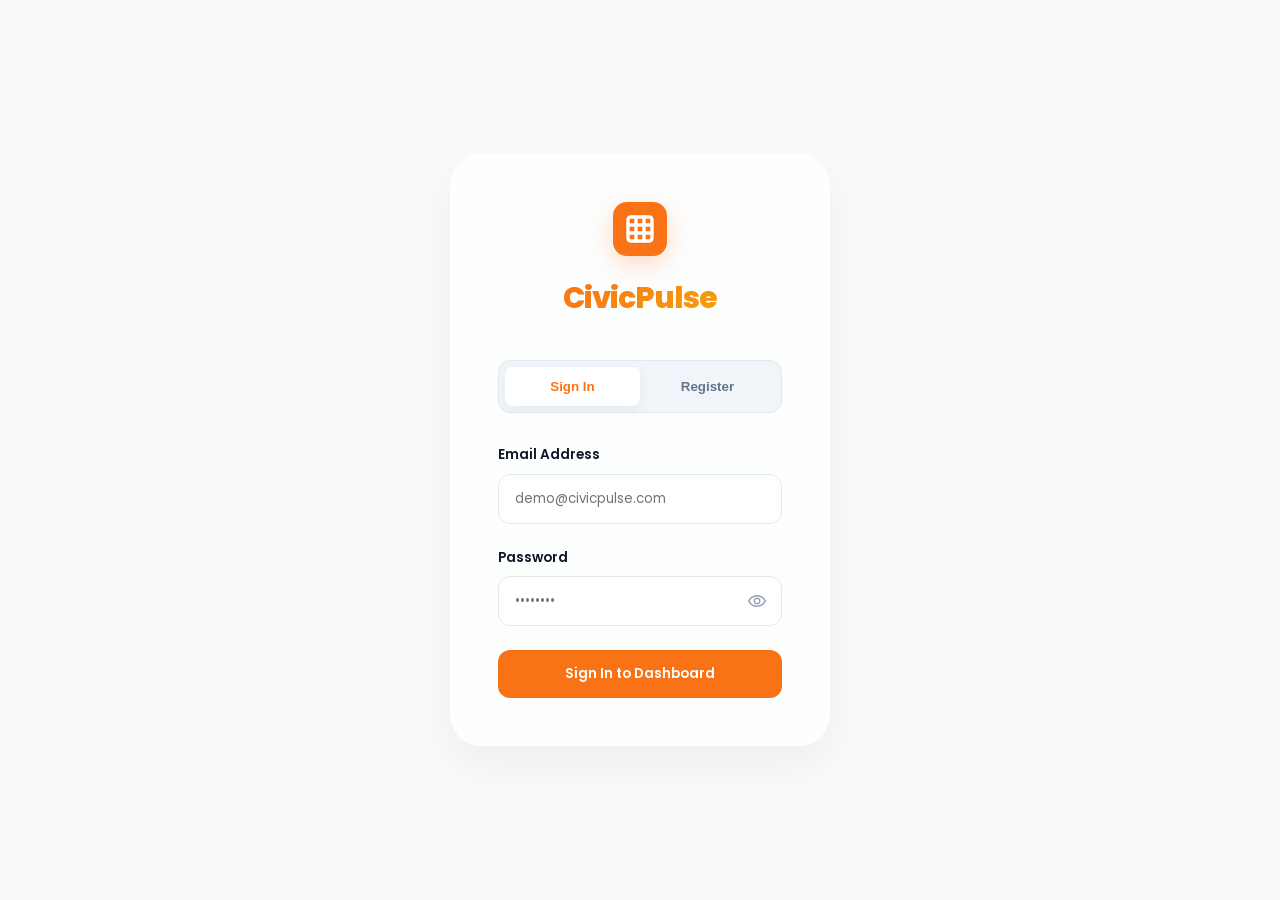
==== login.html @ e0be7079 "first commit" ====
<!DOCTYPE html>
<html lang="en">
<head>
  <script>
    (function() {
      const user = localStorage.getItem('cp_user');
      if (user && user !== "null") {
        window.location.replace('index.html');
      }
    })();
  </script>
  <meta charset="UTF-8">
  <meta name="viewport" content="width=device-width, initial-scale=1.0">
  <title>Login — CivicPulse</title>
  <link rel="stylesheet" href="style.css">
  <link rel="preconnect" href="https://fonts.googleapis.com">
  <link rel="preconnect" href="https://fonts.gstatic.com" crossorigin>
  <link href="https://fonts.googleapis.com/css2?family=Inter:wght@400;500;600;700;800&family=Poppins:wght@600;700;800;900&display=swap" rel="stylesheet">
  <link rel="stylesheet" href="https://fonts.googleapis.com/css2?family=Material+Symbols+Outlined:opsz,wght,FILL,GRAD@20..48,100..700,0..1,-50..200" />
</head>
<body>

  <div class="animated-bg">
    <div class="blob blob-1"></div>
    <div class="blob blob-2"></div>
    <div class="blob blob-3"></div>
  </div>

  <!-- AUTH PAGE -->
  <div id="auth-page" style="display: flex;">
    <div class="auth-right">
      <div class="auth-form-container">
        <div class="auth-logo">
          <div class="auth-logo-icon">
            <svg width="32" height="32" viewBox="0 0 24 24" fill="none" stroke="white" stroke-width="2.5" stroke-linecap="round" stroke-linejoin="round"><rect x="3" y="3" width="18" height="18" rx="2" ry="2"></rect><path d="M9 3v18"></path><path d="M15 3v18"></path><path d="M3 9h18"></path><path d="M3 15h18"></path></svg>
          </div>
          <span>CivicPulse</span>
        </div>

        <div class="auth-tabs">
          <button class="auth-tab active" onclick="switchAuth('login', this)">Sign In</button>
          <button class="auth-tab" onclick="switchAuth('register', this)">Register</button>
        </div>

        <!-- Login Form -->
        <div id="login-form">
          <div class="form-group">
            <label>Email Address</label>
            <input type="email" id="login-email" class="form-input" placeholder="demo@civicpulse.com">
          </div>
          <div class="form-group">
            <label>Password</label>
            <div style="position: relative;">
              <input type="password" id="login-pass" class="form-input" placeholder="••••••••">
              <span class="material-symbols-outlined" style="position: absolute; right: 15px; top: 50%; transform: translateY(-50%); color: var(--text-light); cursor: pointer; font-size: 20px;">visibility</span>
            </div>
          </div>
          <button class="btn btn-primary" onclick="handleLogin(event)">Sign In to Dashboard</button>
          <!-- Demo Access Removed for security -->
        </div>

        <!-- Register Form -->
        <div id="register-form" style="display: none;">
          <div class="form-group">
            <label>Full Name</label>
            <input type="text" id="reg-name" class="form-input" placeholder="Enter your name">
          </div>
          <div class="form-group">
            <label>Email ID</label>
            <input type="email" id="reg-email" class="form-input" placeholder="you@example.com">
          </div>
          <div class="form-group">
            <label>Create Password</label>
            <input type="password" id="reg-pass" class="form-input" placeholder="••••••••">
          </div>
          <button class="btn btn-primary" onclick="handleRegister(event)">Create Account</button>
        </div>
      </div>
    </div>
  </div>

  <div id="toastContainer" class="toast-container"></div>

  <script src="script.js"></script>
</body>
</html>
---- style.css ----
:root {
  --bg-primary: #F8FAFC;
  --bg-secondary: #FFFFFF;
  --bg-tertiary: #F1F5F9;
  
  --primary: #F97316;
  --primary-hover: #EA580C;
  --primary-dim: rgba(249, 115, 22, 0.08);
  
  --success: #10B981;
  --success-dim: rgba(16, 185, 129, 0.08);
  
  --warning: #F59E0B;
  --warning-dim: rgba(245, 158, 11, 0.08);
  
  --danger: #EF4444;
  --danger-dim: rgba(239, 68, 68, 0.08);
  
  --text-main: #0F172A;
  --text-muted: #64748B;
  --text-light: #94A3B8;
  
  --border-color: #E2E8F0;
  --card-shadow: 0 10px 25px -5px rgba(0, 0, 0, 0.05), 0 8px 10px -6px rgba(0, 0, 0, 0.05);
  --sidebar-width: 280px;
  --topbar-height: 80px;
  --radius: 20px;
  --radius-sm: 12px;
  
  /* Category Colors */
  --cat-road: #EFF6FF;
  --icon-road: #2563EB;
  --cat-water: #F0FDF4;
  --icon-water: #16A34A;
  --cat-garbage: #FFFBEB;
  --icon-garbage: #D97706;
  --cat-electricity: #FAF5FF;
  --icon-electricity: #9333EA;
  --cat-streetlight: #EEF2FF;
  --icon-streetlight: #4F46E5;
  --cat-park: #F0FDFA;
  --icon-park: #0D9488;
  
  --primary-gradient: linear-gradient(135deg, #F97316 0%, #F59E0B 100%);
  --primary-shadow: 0 8px 25px rgba(249, 115, 22, 0.2);
}

/* ===================== BASE ===================== */
*, *::before, *::after { box-sizing: border-box; margin: 0; padding: 0; }

html { scroll-behavior: smooth; }

body {
  font-family: 'Poppins', sans-serif;
  background: var(--bg-primary);
  color: var(--text-main);
  overflow-x: hidden;
  min-height: 100vh;
  line-height: 1.5;
  -webkit-font-smoothing: antialiased;
}

.material-symbols-outlined {
  font-family: 'Material Symbols Outlined' !important;
  font-weight: normal;
  font-style: normal;
  display: inline-block;
  line-height: 1;
  text-transform: none;
  letter-spacing: normal;
  word-wrap: normal;
  white-space: nowrap;
  direction: ltr;
  font-feature-settings: 'liga';
}

/* ===================== UTILITY ===================== */
.hidden { display: none !important; }
.flex { display: flex; }
.flex-col { flex-direction: column; }
.items-center { align-items: center; }
.justify-between { justify-content: space-between; }
.gap-1 { gap: 8px; }
.gap-2 { gap: 16px; }
.gap-3 { gap: 24px; }
.w-full { width: 100%; }
.text-center { text-align: center; }

/* ===================== SCROLLBAR ===================== */
::-webkit-scrollbar { width: 6px; }
::-webkit-scrollbar-track { background: var(--bg-tertiary); }
::-webkit-scrollbar-thumb { background: var(--text-light); border-radius: 4px; }
::-webkit-scrollbar-thumb:hover { background: var(--primary); }

/* ===================== ANIMATED BG ===================== */
.animated-bg {
  position: fixed; inset: 0; z-index: 0;
  background: #F8FAFC;
  overflow: hidden;
}

.animated-bg::before {
  content: '';
  position: absolute; inset: 0;
  background-image: 
    radial-gradient(circle at 2px 2px, #E2E8F0 1px, transparent 0);
  background-size: 40px 40px;
  animation: gridDrift 100s linear infinite;
  opacity: 0.5;
}

.animated-bg::after {
  content: '';
  position: absolute; inset: 0;
  background: 
    radial-gradient(circle at 10% 10%, rgba(249, 115, 22, 0.08) 0%, transparent 40%),
    radial-gradient(circle at 90% 90%, rgba(16, 185, 129, 0.08) 0%, transparent 40%),
    radial-gradient(circle at 50% 50%, rgba(249, 115, 22, 0.05) 0%, transparent 60%);
  filter: blur(60px);
  animation: meshFlow 20s ease-in-out infinite alternate;
}

@keyframes meshFlow {
  0% { transform: scale(1) translate(0, 0); }
  100% { transform: scale(1.1) translate(20px, 20px); }
}

@keyframes gridDrift { 0% { transform: translate(0,0); } 100% { transform: translate(40px,40px); } }
@keyframes spin { from { transform: rotate(0deg); } to { transform: rotate(360deg); } }

.blob {
  position: absolute;
  width: 500px; height: 500px;
  background: var(--primary-gradient);
  filter: blur(80px);
  opacity: 0.15;
  border-radius: 50%;
  z-index: 0;
}
/* ===================== EXECUTIVE UI (IAS/IPS/MLA) ===================== */
.government-badge {
  display: inline-flex;
  align-items: center;
  gap: 8px;
  background: rgba(249, 115, 22, 0.1);
  color: var(--primary);
  padding: 8px 16px;
  border-radius: 100px;
  font-size: 0.75rem;
  font-weight: 800;
  letter-spacing: 1px;
  margin-bottom: 16px;
  border: 1px solid rgba(249, 115, 22, 0.2);
}

.executive-grid {
  display: grid;
  grid-template-columns: repeat(auto-fit, minmax(280px, 1fr));
  gap: 24px;
  margin-top: 32px;
}

.exec-card {
  background: white;
  padding: 32px;
  border-radius: 24px;
  border: 1px solid var(--border-color);
  box-shadow: 0 10px 30px rgba(0,0,0,0.03);
  transition: all 0.4s cubic-bezier(0.16, 1, 0.3, 1);
  animation: cardEntry 0.6s ease-out backwards;
}

.exec-card:nth-child(2) { animation-delay: 0.1s; }
.exec-card:nth-child(3) { animation-delay: 0.2s; }

@keyframes cardEntry {
  from { opacity: 0; transform: translateY(20px); }
  to { opacity: 1; transform: translateY(0); }
}

.exec-card.primary {
  background: linear-gradient(135deg, #1E293B 0%, #334155 100%);
  color: white;
  border: none;
}

.exec-card:hover { 
  transform: translateY(-5px); 
  box-shadow: 0 20px 40px rgba(0,0,0,0.06); 
}

.exec-label { font-size: 0.85rem; font-weight: 600; opacity: 0.7; margin-bottom: 12px; }
.exec-value { font-size: 2.25rem; font-weight: 800; letter-spacing: -1px; margin-bottom: 8px; }
.exec-chart { font-size: 0.8rem; font-weight: 700; color: #10B981; }
.exec-card.primary .exec-chart { color: #34D399; }

.broadcast-console {
  margin-top: 40px;
  background: #F8FAFC;
  border: 1px solid var(--border-color);
  padding: 40px;
  border-radius: 32px;
}

.console-header {
  display: flex;
  align-items: center;
  gap: 16px;
  margin-bottom: 16px;
}

.console-header h3 { font-size: 1.5rem; color: var(--text-main); }
.console-header span { color: var(--primary); font-size: 32px; }

.console-input {
  min-height: 150px;
  background: white;
  margin: 24px 0;
  border-radius: 20px;
  padding: 24px;
  font-size: 1.05rem;
}

.exec-btn {
  padding: 16px 48px;
  border-radius: 14px;
  font-weight: 700;
  font-size: 
  0.95rem;
  letter-spacing: 0.5px;
}

/* ===================== SYSTEM HEALTH UI ===================== */
.health-grid {
  display: grid;
  grid-template-columns: repeat(auto-fit, minmax(320px, 1fr));
  gap: 24px;
  margin-top: 32px;
}

.health-item {
  background: white;
  padding: 24px;
  border-radius: 20px;
  border: 1px solid var(--border-color);
}

.health-meta {
  display: flex;
  justify-content: space-between;
  margin-bottom: 16px;
  font-size: 0.9rem;
}

.pulse-bar {
  height: 8px;
  background: #F1F5F9;
  border-radius: 4px;
  overflow: hidden;
}

.pulse-inner { height: 100%; border-radius: 4px; transition: width 1.5s ease-in-out; }
.pulse-green { background: #10B981; box-shadow: 0 0 10px rgba(16, 185, 129, 0.3); }
.pulse-blue { background: var(--primary); box-shadow: 0 0 10px rgba(37, 99, 235, 0.3); }

.system-monitor-card {
  margin-top: 40px;
  background: #0F172A;
  padding: 32px;
  border-radius: 24px;
  color: white;
}

.monitor-header { display: flex; align-items: center; gap: 12px; margin-bottom: 24px; font-weight: 700; font-size: 0.8rem; opacity: 0.8; }
.live-blink { width: 10px; height: 10px; background: #EF4444; border-radius: 50%; animation: blink 1s infinite; }
@keyframes blink { 0%, 100% { opacity: 1; transform: scale(1); } 50% { opacity: 0.4; transform: scale(0.8); } }

.mock-graph { opacity: 0.4; pointer-events: none; }
.blob-1 { top: -200px; left: -200px; animation: orbit 20s linear infinite; }
.blob-2 { bottom: -200px; right: -200px; animation: orbit 25s linear reverse infinite; }
.blob-3 { top: 50%; left: 50%; width: 300px; height: 300px; background: #10B981; opacity: 0.1; animation: float 10s ease-in-out infinite; }

@keyframes orbit { from { transform: rotate(0deg) translateX(100px) rotate(0deg); } to { transform: rotate(360deg) translateX(100px) rotate(-360deg); } }
@keyframes float { 0%, 100% { transform: translate(-50%, -50%) translateY(0); } 50% { transform: translate(-50%, -50%) translateY(-50px); } }

/* ===================== AUTH PAGE ===================== */
#auth-page {
  position: fixed; inset: 0; z-index: 1000;
  display: flex;
  align-items: center;
  justify-content: center;
  background: #F8FAFC;
  overflow: hidden;
}

.auth-form-container { 
  width: 100%; 
  max-width: 420px;
  background: rgba(255, 255, 255, 0.7);
  backdrop-filter: blur(20px);
  padding: 48px;
  border-radius: 32px;
  box-shadow: 0 20px 50px rgba(0,0,0,0.05), inset 0 0 0 1px rgba(255,255,255,0.8);
  animation: authFadeIn 0.8s cubic-bezier(0.16, 1, 0.3, 1);
  position: relative;
  z-index: 2;
}

@keyframes authFadeIn {
  from { opacity: 0; transform: translateY(40px) scale(0.95); }
  to { opacity: 1; transform: translateY(0) scale(1); }
}

.auth-logo {
  display: flex;
  flex-direction: column;
  align-items: center;
  gap: 16px;
  margin-bottom: 40px;
}

.auth-logo span {
  font-size: 1.8rem;
  font-weight: 800;
  background: var(--primary-gradient);
  -webkit-background-clip: text;
  -webkit-text-fill-color: transparent;
  letter-spacing: -1px;
}

.auth-city-svg {
  width: 420px;
  max-width: 90%;
  z-index: 1;
  filter: drop-shadow(0 20px 40px rgba(0,0,0,0.4));
  animation: float 6s ease-in-out infinite;
}

@keyframes float { 0%, 100% { transform: translateY(0); } 50% { transform: translateY(-20px); } }

.auth-tagline {
  z-index: 1;
  display: flex;
  flex-direction: column;
  align-items: center;
  width: 100%;
  max-width: 580px;
}

.auth-tagline h1 {
  font-family: 'Poppins', sans-serif;
  font-size: 3.5rem;
  font-weight: 900;
  background: linear-gradient(135deg, var(--primary) 0%, #F59E0B 100%);
  -webkit-background-clip: text;
  -webkit-text-fill-color: transparent;
  background-clip: text;
  letter-spacing: -2px;
  line-height: 1.1;
  text-transform: uppercase;
  margin-bottom: 24px;
}

.auth-tagline p {
  color: var(--text-muted);
  font-size: 1.25rem;
  max-width: 480px;
  line-height: 1.7;
  font-weight: 500;
}

.auth-right {
  width: 100%;
  max-width: 520px;
  display: flex;
  align-items: center;
  justify-content: center;
  padding: 40px 20px;
  overflow-y: auto;
}

.auth-form-container { width: 100%; max-width: 380px; }

.auth-logo {
  display: flex;
  align-items: center;
  justify-content: center;
  gap: 20px;
  margin-bottom: 40px;
  width: auto;
}

.auth-logo-icon {
  width: 54px;
  height: 54px;
  background: var(--primary);
  border-radius: 14px;
  display: flex;
  align-items: center;
  justify-content: center;
  color: white;
  box-shadow: 0 8px 24px rgba(249, 115, 22, 0.25);
  flex-shrink: 0;
}

.auth-logo-icon .material-symbols-outlined {
  font-family: 'Material Symbols Outlined' !important;
  font-size: 32px !important;
  line-height: 1;
  letter-spacing: normal;
  text-transform: none;
  display: inline-block;
  white-space: nowrap;
  word-wrap: normal;
  direction: ltr;
  -webkit-font-feature-settings: 'liga';
  -webkit-font-smoothing: antialiased;
}

.auth-logo span {
  font-family: 'Poppins', sans-serif;
  font-size: 1.85rem;
  font-weight: 800;
  color: var(--text-main);
  letter-spacing: -1px;
}

.auth-tabs {
  display: flex;
  background: var(--bg-tertiary);
  border-radius: var(--radius-sm);
  padding: 6px;
  margin-bottom: 32px;
  border: 1px solid var(--border-color);
}

.auth-tab {
  flex: 1;
  padding: 12px;
  border: none;
  background: transparent;
  color: var(--text-muted);
  font-weight: 600;
  cursor: pointer;
  border-radius: 8px;
  transition: all 0.3s cubic-bezier(0.4, 0, 0.2, 1);
}

.auth-tab.active {
  background: var(--bg-secondary);
  color: var(--primary);
  box-shadow: 0 4px 12px rgba(0,0,0,0.05);
}

.form-group { margin-bottom: 24px; }
.form-group label {
  display: block;
  font-size: 0.85rem;
  font-weight: 600;
  color: var(--text-secondary);
  margin-bottom: 8px;
}

.form-input, .form-select, .form-textarea {
  width: 100%;
  padding: 14px 16px;
  background: var(--bg-secondary);
  border: 1px solid var(--border-color);
  border-radius: var(--radius-sm);
  color: var(--text-main);
  font-family: inherit;
  outline: none;
  transition: all 0.2s;
}

.form-input:focus {
  border-color: var(--primary);
  box-shadow: 0 0 0 4px var(--primary-dim);
}

.password-wrapper { position: relative; }
.pass-toggle {
  position: absolute; right: 14px; top: 50%; transform: translateY(-50%);
  background: none; border: none; color: var(--text-muted); cursor: pointer;
}

.btn {
  display: inline-flex; align-items: center; justify-content: center;
  padding: 14px 28px;
  border-radius: var(--radius-sm);
  font-weight: 600;
  cursor: pointer;
  transition: all 0.3s;
  border: none;
  font-family: inherit;
}

.btn-primary {
  background: var(--primary);
  color: white;
  width: 100%;
}

.btn-primary:hover {
  background: var(--primary-hover);
  transform: translateY(-2px);
  box-shadow: 0 8px 25px rgba(37, 99, 235, 0.2);
}

.btn-outline {
  background: transparent;
  border: 1px solid var(--border-color);
  color: var(--text-main);
}

.btn-outline:hover { background: var(--bg-tertiary); border-color: var(--text-light); }

/* ===================== APP LAYOUT ===================== */
#app { display: flex; min-height: 100vh; opacity: 0; pointer-events: none; transition: opacity 0.4s ease; }
#app.visible { opacity: 1; pointer-events: auto; }

.sidebar {
  width: var(--sidebar-width);
  height: 100vh;
  background: var(--bg-secondary);
  border-right: 1px solid var(--border-color);
  position: fixed;
  left: 0; top: 0;
  display: flex;
  flex-direction: column;
  z-index: 100;
}

.sidebar-logo {
  padding: 0 24px;
  height: var(--topbar-height);
  display: flex;
  align-items: center;
  gap: 12px;
  border-bottom: 1px solid var(--border-color);
}

.sidebar-logo-icon {
  width: 40px; height: 40px;
  background: linear-gradient(135deg, var(--primary), #F59E0B);
  border-radius: 12px;
  display: flex; align-items: center; justify-content: center;
  box-shadow: 0 4px 12px rgba(37, 99, 235, 0.15);
}

.sidebar-logo span {
  font-family: 'Poppins', sans-serif;
  font-size: 1.25rem;
  font-weight: 800;
  color: var(--text-main);
  letter-spacing: -0.5px;
}

.sidebar-nav {
  flex: 1;
  padding: 24px 16px;
  overflow-y: auto;
}

.nav-section-label {
  padding: 0 12px;
  margin: 20px 0 8px;
  font-size: 0.7rem;
  font-weight: 700;
  text-transform: uppercase;
  color: var(--text-muted);
  letter-spacing: 1px;
}

.nav-item {
  display: flex;
  align-items: center;
  gap: 16px;
  padding: 12px 16px;
  color: var(--text-muted);
  text-decoration: none;
  border-radius: 12px;
  margin-bottom: 6px;
  cursor: pointer;
  transition: all 0.3s ease;
  font-weight: 500;
}

.nav-item .material-symbols-outlined { font-size: 22px; width: 24px; text-align: center; }

.nav-item:hover {
  background: var(--bg-tertiary);
  color: var(--text-main);
}

.nav-item.active {
  background: var(--primary-dim);
  color: var(--primary);
  font-weight: 600;
}

.sidebar-bottom {
  padding: 20px;
  border-top: 1px solid var(--border-color);
}

.sidebar-user {
  display: flex;
  align-items: center;
  gap: 12px;
  padding: 16px;
  background: var(--bg-tertiary);
  border-radius: 16px;
  cursor: pointer;
  transition: all 0.2s;
}

.sidebar-user:hover {
  background: #E2E8F0;
}

.user-avatar {
  width: 44px; height: 44px;
  border-radius: 14px;
  background: linear-gradient(135deg, var(--primary), #06B6D4);
  display: flex; align-items: center; justify-content: center;
  font-weight: 700;
  color: white;
  box-shadow: 0 4px 10px rgba(37, 99, 235, 0.15);
}

.user-info { flex: 1; min-width: 0; }
.user-name { font-size: 0.95rem; font-weight: 700; color: var(--text-main); white-space: nowrap; overflow: hidden; text-overflow: ellipsis; }
.user-role { font-size: 0.75rem; color: var(--text-light); font-weight: 500; }

/* ===================== TOPBAR ===================== */
.topbar {
  position: fixed;
  top: 0; left: var(--sidebar-width); right: 0;
  height: var(--topbar-height);
  padding: 0 40px;
  background: rgba(248, 250, 252, 0.8);
  backdrop-filter: blur(12px);
  display: flex;
  align-items: center;
  justify-content: space-between;
  z-index: 90;
}

.topbar-left { display: flex; align-items: center; min-width: 200px; }
.topbar-left h1 { font-family: 'Poppins', sans-serif; font-size: 1.25rem; font-weight: 800; color: var(--text-main); margin: 0; }

.search-bar { 
  flex: 1; max-width: 500px; position: relative; margin: 0 40px; display: flex; align-items: center;
}
.search-bar .search-icon {
  position: absolute; left: 16px; color: var(--text-light); z-index: 2; pointer-events: none;
}
.search-bar input { 
  width: 100%; padding: 12px 16px 12px 48px; background: var(--bg-secondary); border: 1px solid var(--border-color); 
  border-radius: 12px; color: var(--text-main); outline: none; transition: all 0.3s; font-size: 0.95rem; font-family: 'Poppins', sans-serif;
}
.search-bar input:focus { border-color: var(--primary); box-shadow: 0 4px 12px var(--primary-dim); }

.topbar-actions { display: flex; align-items: center; gap: 16px; }
.topbar-btn { 
  width: 44px; height: 44px; border-radius: 12px; background: var(--bg-secondary); border: 1px solid var(--border-color); 
  color: var(--text-light); cursor: pointer; transition: all 0.3s; display: flex; align-items: center; justify-content: center;
}
.topbar-btn:hover { background: var(--bg-tertiary); color: var(--primary); border-color: var(--primary-dim); }

.topbar-avatar { 
  width: 44px; height: 44px; border-radius: 12px; background: var(--primary-gradient); color: white;
  display: flex; align-items: center; justify-content: center; font-weight: 800; font-size: 1.1rem;
  box-shadow: var(--primary-shadow); cursor: pointer;
}

/* ===================== MAIN CONTENT ===================== */
.main-content {
  margin-left: var(--sidebar-width);
  margin-top: var(--topbar-height);
  padding: 40px;
  flex: 1;
  min-height: 100vh;
  background: var(--bg-primary);
  position: relative;
}

#detail-content { min-height: 600px; }

.page { display: none; animation: fadeIn 0.4s ease-out; }
.page.active { display: block; }

.page { 
  display: none; 
}

.page.active { 
  display: block; 
  opacity: 1;
  animation: pageAppear 0.5s cubic-bezier(0.4, 0, 0.2, 1) forwards; 
}

.page-header { 
  margin-bottom: 40px; 
  position: relative;
  z-index: 5;
}

.page-header h2 { 
  font-family: 'Poppins', sans-serif; 
  font-size: 2.25rem; 
  font-weight: 800; 
  color: var(--text-main); 
  letter-spacing: -0.5px; 
}

@keyframes pageAppear { 
  from { opacity: 0; } 
  to { opacity: 1; } 
}
.page-header p { color: var(--text-muted); margin-top: 8px; font-weight: 500; }

/* ===================== DASHBOARD ===================== */
.stats-grid {
  display: grid;
  grid-template-columns: repeat(auto-fit, minmax(240px, 1fr));
  gap: 24px;
  margin-bottom: 40px;
}

.stat-card {
  background: var(--bg-secondary);
  border: 1px solid var(--border-color);
  border-radius: var(--radius);
  padding: 24px;
  position: relative;
  overflow: hidden;
  transition: all 0.3s;
  box-shadow: var(--card-shadow);
}

.stat-card:hover { transform: translateY(-4px); box-shadow: 0 15px 35px -10px rgba(0, 0, 0, 0.08); }

.stat-card-header { 
  display: flex; 
  justify-content: space-between; 
  align-items: center; 
  margin-bottom: 24px; 
}

.stat-icon {
  width: 54px; height: 54px;
  border-radius: 16px;
  display: flex; align-items: center; justify-content: center;
  font-size: 24px;
  flex-shrink: 0;
}

.stat-icon.blue { background: #EFF6FF; color: #2563EB; }
.stat-icon.red { background: #FEF2F2; color: #EF4444; }
.stat-icon.yellow { background: #FFFBEB; color: #D97706; }
.stat-icon.green { background: #F0FDF4; color: #10B981; }

.stat-change { font-size: 0.8rem; font-weight: 700; padding: 4px 8px; border-radius: 8px; }
.stat-change.up { background: #F0FDF4; color: #10B981; }
.stat-change.down { background: #FEF2F2; color: #EF4444; }

.stat-value { font-size: 2.5rem; font-weight: 700; color: var(--text-main); margin-bottom: 8px; letter-spacing: -1px; }
.stat-label { color: var(--text-light); font-size: 0.85rem; font-weight: 600; text-transform: uppercase; letter-spacing: 0.5px; }

/* ===================== TRENDING CARD ===================== */
.trending-card {
  background: linear-gradient(135deg, #F97316 0%, #F59E0B 100%);
  border-radius: 24px;
  padding: 40px;
  margin-bottom: 40px;
  display: flex;
  justify-content: space-between;
  align-items: center;
  color: white;
  position: relative;
  overflow: hidden;
  box-shadow: 0 20px 40px rgba(249, 115, 22, 0.2);
}

.trending-content { 
  z-index: 1; 
  display: flex; 
  flex-direction: column; 
  align-items: flex-start; 
}

.trending-badge {
  display: inline-block;
  background: rgba(255,255,255,0.2);
  padding: 6px 14px;
  border-radius: 30px;
  font-size: 0.75rem;
  font-weight: 800;
  margin-bottom: 16px;
  letter-spacing: 0.5px;
}

.trending-card h3 {
  font-family: 'Poppins', sans-serif;
  font-size: 1.75rem;
  font-weight: 800;
  margin-bottom: 8px;
}

.trending-card p {
  opacity: 0.9;
  font-weight: 500;
  margin-bottom: 24px;
}

.trending-btn {
  background: white;
  color: #F97316;
  border: none;
  padding: 14px 40px;
  border-radius: 100px;
  font-weight: 800;
  font-size: 0.95rem;
  cursor: pointer;
  display: flex;
  align-items: center;
  gap: 10px;
  transition: all 0.3s;
}

.trending-btn:hover { transform: translateY(-3px); box-shadow: 0 10px 20px rgba(0,0,0,0.15); }

.trending-icon-wrap { font-size: 48px; opacity: 0.8; z-index: 1; }

/* ===================== FILTERS & GRID ===================== */
.filter-bar {
  display: flex; 
  align-items: center; 
  gap: 12px; 
  margin-bottom: 40px; 
  flex-wrap: wrap;
  padding: 4px;
}

.filter-chip {
  padding: 12px 24px;
  background: var(--bg-secondary);
  border: 1px solid var(--border-color);
  border-radius: 30px;
  color: var(--text-muted);
  font-size: 0.9rem;
  font-weight: 600;
  cursor: pointer;
  transition: all 0.2s;
}

.filter-chip:hover { border-color: var(--primary); color: var(--primary); }

.filter-chip.active { background: var(--primary); color: white; border-color: var(--primary); box-shadow: 0 8px 20px -4px rgba(37, 99, 235, 0.3); }

.issues-grid {
  display: grid;
  grid-template-columns: repeat(auto-fill, minmax(350px, 1fr));
  gap: 24px;
}

.issue-card {
  background: var(--bg-secondary);
  border: 1px solid var(--border-color);
  border-radius: var(--radius);
  overflow: hidden;
  transition: all 0.4s cubic-bezier(0.4, 0, 0.2, 1);
  cursor: pointer;
  display: flex;
  flex-direction: column;
  box-shadow: var(--card-shadow);
}

.issue-card:hover { transform: translateY(-8px); box-shadow: 0 20px 40px -10px rgba(0,0,0,0.1); }

.issue-card-img {
  height: 200px;
  background: var(--bg-tertiary);
  position: relative;
  display: flex; align-items: center; justify-content: center;
  transition: all 0.4s;
}

.issue-card-img .material-symbols-outlined {
  font-size: 80px;
  opacity: 0.1;
  transform: rotate(-10deg);
}

.issue-card:hover .issue-card-img .material-symbols-outlined {
  opacity: 0.2;
  transform: rotate(0deg) scale(1.1);
}

.cat-badge {
  position: absolute; top: 16px; left: 16px;
  padding: 6px 14px;
  border-radius: 8px;
  font-size: 0.7rem;
  font-weight: 800;
  text-transform: uppercase;
  letter-spacing: 1px;
}

.status-label-badge {
  position: absolute; top: 16px; right: 16px;
  padding: 6px 12px;
  border-radius: 8px;
  font-size: 0.7rem;
  font-weight: 800;
  box-shadow: 0 4px 10px rgba(0,0,0,0.1);
}

.status-label-badge.open { background: var(--bg-secondary); color: var(--danger); border: 1px solid var(--danger-dim); }
.status-label-badge.inprogress { background: var(--warning); color: white; }
.status-label-badge.resolved { background: var(--success); color: white; }

.cat-badge.road { background: #3B82F6; color: white; }
.cat-badge.water { background: #0EA5E9; color: white; }
.cat-badge.garbage { background: #F59E0B; color: white; }
.cat-badge.electricity { background: #8B5CF6; color: white; }
.cat-badge.streetlight { background: #6366F1; color: white; }
.cat-badge.park { background: #10B981; color: white; }

.issue-card-body { padding: 24px; flex: 1; display: flex; flex-direction: column; }

.issue-card-header { margin-bottom: 12px; }
.issue-card-title { font-size: 1.25rem; font-weight: 800; color: var(--text-main); line-height: 1.3; margin-bottom: 8px; }
.status-badge { display: none; }

.issue-card-desc { color: var(--text-muted); font-size: 0.95rem; margin-bottom: 20px; display: -webkit-box; -webkit-line-clamp: 2; -webkit-box-orient: vertical; overflow: hidden; }

.issue-card-meta { 
  display: flex; 
  flex-wrap: wrap; 
  gap: 16px; 
  margin-top: auto; 
  padding-top: 16px; 
  border-top: 1px solid var(--border-color); 
}

.issue-card-meta span { 
  display: flex; 
  align-items: center; 
  gap: 8px; 
  font-size: 0.85rem; 
  color: var(--text-light); 
  font-weight: 500; 
}

.issue-card-meta .material-symbols-outlined { font-size: 18px; color: var(--primary); }

.issue-card-footer { display: flex; gap: 12px; margin-top: 24px; }
.issue-card-footer .btn { flex: 1; justify-content: center; font-size: 0.8rem; padding: 10px 14px; font-weight: 700; }
.issue-card-footer .material-symbols-outlined { font-size: 18px; }

/* ===================== DETAIL PAGE ===================== */
.back-btn { margin-bottom: 32px; }

.detail-grid { display: grid; grid-template-columns: 1fr 340px; gap: 32px; }

.section-card { background: var(--bg-secondary); border: 1px solid var(--border-color); border-radius: var(--radius); padding: 32px; margin-bottom: 24px; box-shadow: var(--card-shadow); }
.section-title { font-family: 'Poppins', sans-serif; font-size: 1.25rem; font-weight: 800; color: var(--text-main); margin-bottom: 24px; }

.status-track { 
  display: flex; justify-content: space-between; position: relative; margin: 40px 0; padding: 0 20px; 
}
.status-track::before { 
  content: ''; position: absolute; top: 20px; left: 10%; right: 10%; height: 4px; background: var(--bg-tertiary); z-index: 1; border-radius: 2px;
}
.status-step { 
  position: relative; z-index: 2; display: flex; flex-direction: column; align-items: center; gap: 12px; flex: 1;
}
.status-step-dot { 
  width: 44px; height: 44px; border-radius: 50%; background: var(--bg-secondary); border: 2px solid var(--border-color); display: flex; align-items: center; justify-content: center; transition: all 0.4s; color: var(--text-light);
}
.status-step.done .status-step-dot { background: var(--success); border-color: var(--success); color: white; }
.status-step.active .status-step-dot { background: var(--primary); border-color: var(--primary); color: white; box-shadow: 0 0 20px var(--primary-dim); }
.status-step-label { font-size: 0.85rem; font-weight: 700; color: var(--text-light); }
.status-step.active .status-step-label { color: var(--primary); }
.status-step.done .status-step-label { color: var(--success); }

.info-item {
  padding-bottom: 16px;
  border-bottom: 1px solid var(--bg-tertiary);
}
.info-item:last-child { border-bottom: none; }
.info-label { font-size: 0.75rem; font-weight: 700; color: var(--text-light); text-transform: uppercase; letter-spacing: 0.5px; margin-bottom: 4px; }
.info-value { font-size: 1rem; font-weight: 600; color: var(--text-main); }

.mobile-menu-btn { display: none; }

@media (max-width: 768px) {
  :root { --sidebar-width: 0px; }
  
  .sidebar { transform: translateX(-100%); z-index: 1000; width: 280px; transition: transform 0.4s cubic-bezier(0.4, 0, 0.2, 1); box-shadow: 20px 0 60px rgba(0,0,0,0.1); }
  .sidebar.open { transform: translateX(0); }

  .topbar { left: 0; flex-direction: column; height: auto; padding: 12px 16px; gap: 8px; position: fixed; top: 0; background: rgba(255, 255, 255, 0.98); border-bottom: 1px solid var(--border-color); }
  .topbar-left { width: 100%; display: flex; align-items: center; justify-content: flex-start; gap: 12px; }
  .topbar-left h1 { display: block; font-size: 1.1rem; flex: 1; white-space: nowrap; overflow: hidden; text-overflow: ellipsis; margin-right: 60px; }
  
  .search-bar { width: 100%; margin: 8px 0 4px 0; }
  .search-bar input { background: var(--bg-secondary); border: 1px solid var(--border-color); }
  
  .topbar-actions { position: absolute; right: 16px; top: 12px; height: 44px; display: flex; align-items: center; gap: 8px; }

  .main-content { margin-left: 0; padding: 20px; padding-top: 140px; width: 100%; overflow-x: hidden; }
  
  .mobile-menu-btn { display: flex !important; }
  .page-header p { font-size: 0.9rem; }
  
  .stats-grid { grid-template-columns: 1fr; gap: 16px; }
  .stat-card { padding: 20px; }
  .stat-value { font-size: 2rem; }
  
  .issue-card-img { height: 160px; }
  .detail-grid { grid-template-columns: 1fr; }
  
  .issues-grid { grid-template-columns: 1fr; }
  .trending-card { flex-direction: column; padding: 24px; text-align: center; gap: 24px; }
  .trending-btn { width: 100%; justify-content: center; }
  .trending-icon-wrap { display: none; }
}

@media (max-width: 1024px) {
  .auth-container { grid-template-columns: 1fr; height: 100vh; overflow-y: auto; display: block; }
  .auth-hero { display: none !important; }
  .auth-form-side { 
    padding: 40px 20px; 
    min-height: 100vh;
    display: flex; 
    align-items: center; 
    justify-content: center;
  }
  .auth-card { 
    width: 100%; 
    max-width: 400px;
    box-shadow: none; 
    background: transparent; 
    padding: 0;
    margin: 0;
  }
}
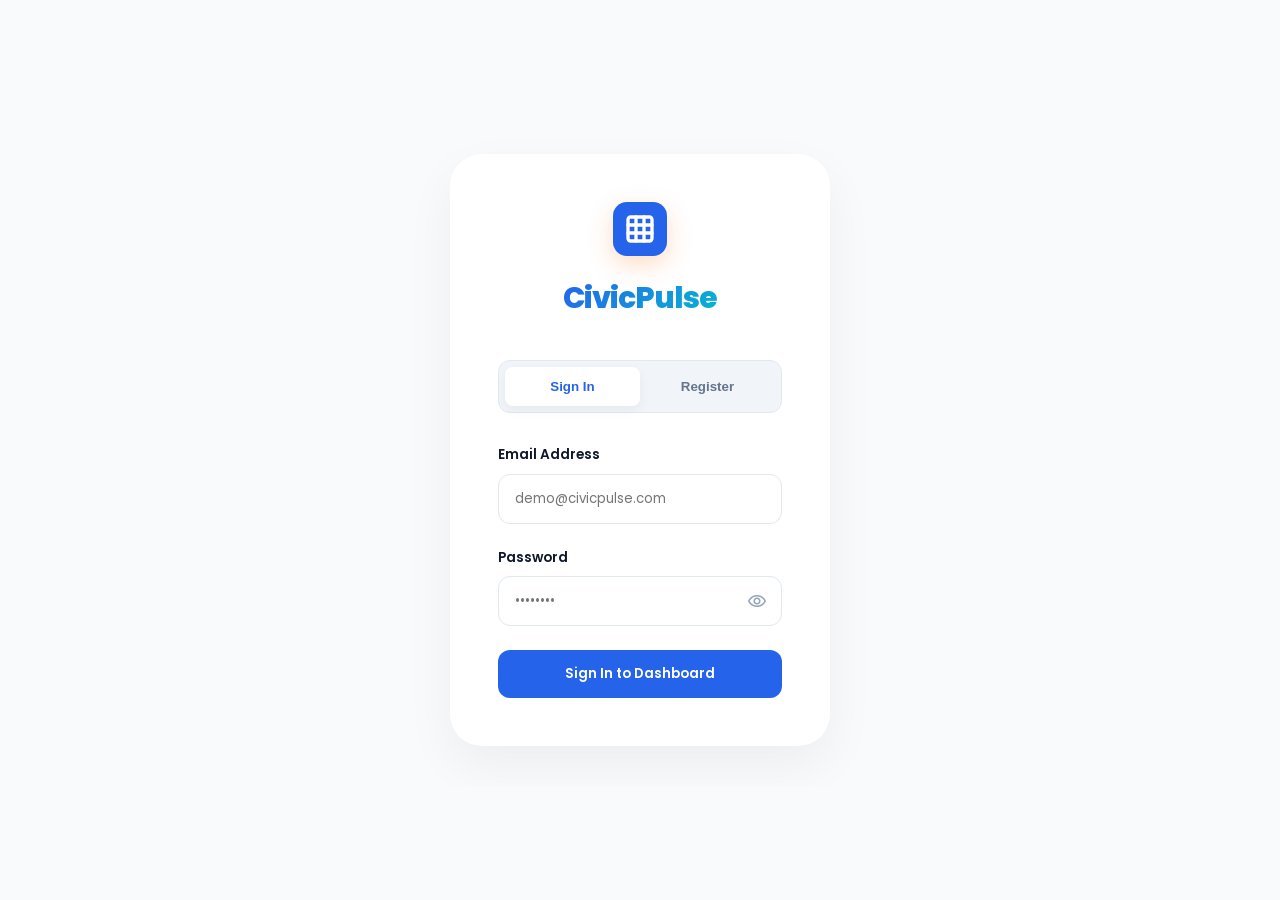
==== commit e64cfb9e: "changed the logic" ====
--- a/login.html
+++ b/login.html
@@ -81,6 +81,25 @@
 
   <div id="toastContainer" class="toast-container"></div>
 
+  <!-- CUSTOM MODAL SYSTEM -->
+  <div id="customModal" class="modal-overlay">
+    <div class="modal-card">
+      <div class="modal-header">
+        <h3 id="modalTitle">Modal Title</h3>
+        <button class="modal-close" onclick="closeModal()">
+          <span class="material-symbols-outlined">close</span>
+        </button>
+      </div>
+      <div id="modalBody" class="modal-body">
+        <!-- Dynamic Content -->
+      </div>
+      <div class="modal-footer" id="modalFooter">
+        <button class="btn btn-outline" onclick="closeModal()">Cancel</button>
+        <button class="btn btn-primary" id="modalActionBtn">Confirm</button>
+      </div>
+    </div>
+  </div>
+
   <script src="script.js"></script>
 </body>
 </html>
--- a/style.css
+++ b/style.css
@@ -3,9 +3,10 @@
   --bg-secondary: #FFFFFF;
   --bg-tertiary: #F1F5F9;
   
-  --primary: #F97316;
-  --primary-hover: #EA580C;
-  --primary-dim: rgba(249, 115, 22, 0.08);
+  /* Default Theme (Citizen) - Blue */
+  --primary: #2563EB;
+  --primary-hover: #1D4ED8;
+  --primary-dim: rgba(37, 99, 235, 0.08);
   
   --success: #10B981;
   --success-dim: rgba(16, 185, 129, 0.08);
@@ -41,8 +42,79 @@
   --cat-park: #F0FDFA;
   --icon-park: #0D9488;
   
+  --primary-gradient: linear-gradient(135deg, #2563EB 0%, #06B6D4 100%);
+  --primary-shadow: 0 8px 25px rgba(37, 99, 235, 0.2);
+}
+
+/* ===================== ROLE-BASED THEMES ===================== */
+
+/* Admin Theme - Orange (As requested) */
+body.theme-admin {
+  --primary: #F97316;
+  --primary-hover: #EA580C;
+  --primary-dim: rgba(249, 115, 22, 0.08);
   --primary-gradient: linear-gradient(135deg, #F97316 0%, #F59E0B 100%);
   --primary-shadow: 0 8px 25px rgba(249, 115, 22, 0.2);
+}
+
+/* Super Admin Theme - Deep Navy/Royal (Professional) */
+body.theme-super {
+  --primary: #0F172A;
+  --primary-hover: #1E293B;
+  --primary-dim: rgba(15, 23, 42, 0.08);
+  --primary-gradient: linear-gradient(135deg, #0F172A 0%, #334155 100%);
+  --primary-shadow: 0 8px 25px rgba(15, 23, 42, 0.2);
+}
+
+/* Dark Theme Overrides */
+body.dark-mode {
+  --bg-primary: #0F172A;
+  --bg-secondary: #1E293B;
+  --bg-tertiary: #334155;
+  --text-main: #F8FAFC;
+  --text-muted: #94A3B8;
+  --text-light: #64748B;
+  --border-color: #334155;
+  --card-shadow: 0 10px 30px rgba(0,0,0,0.3);
+}
+
+body.dark-mode .section-card,
+body.dark-mode .stat-card,
+body.dark-mode .issue-card,
+body.dark-mode .topbar,
+body.dark-mode .sidebar {
+  background: var(--bg-secondary);
+}
+
+body.dark-mode .nav-item:hover,
+body.dark-mode .btn-outline:hover {
+  background: var(--bg-tertiary);
+}
+
+body.dark-mode .form-input,
+body.dark-mode .form-select,
+body.dark-mode .form-textarea {
+  background: var(--bg-tertiary);
+  color: white;
+  border-color: #334155;
+}
+
+body.dark-mode .auth-form-container {
+  background: var(--bg-secondary);
+  border-color: var(--border-color);
+}
+
+body.dark-mode .auth-tab {
+  color: var(--text-muted);
+}
+
+body.dark-mode .auth-tabs {
+  background: var(--bg-tertiary);
+}
+
+body.dark-mode label, 
+body.dark-mode .form-group label {
+  color: var(--text-main);
 }
 
 /* ===================== BASE ===================== */
@@ -95,7 +167,7 @@
 /* ===================== ANIMATED BG ===================== */
 .animated-bg {
   position: fixed; inset: 0; z-index: 0;
-  background: #F8FAFC;
+  background: var(--bg-primary);
   overflow: hidden;
 }
 
@@ -113,9 +185,9 @@
   content: '';
   position: absolute; inset: 0;
   background: 
-    radial-gradient(circle at 10% 10%, rgba(249, 115, 22, 0.08) 0%, transparent 40%),
+    radial-gradient(circle at 10% 10%, var(--primary-dim) 0%, transparent 40%),
     radial-gradient(circle at 90% 90%, rgba(16, 185, 129, 0.08) 0%, transparent 40%),
-    radial-gradient(circle at 50% 50%, rgba(249, 115, 22, 0.05) 0%, transparent 60%);
+    radial-gradient(circle at 50% 50%, var(--primary-dim) 0%, transparent 60%);
   filter: blur(60px);
   animation: meshFlow 20s ease-in-out infinite alternate;
 }
@@ -289,18 +361,18 @@
   display: flex;
   align-items: center;
   justify-content: center;
-  background: #F8FAFC;
+  background: var(--bg-primary);
   overflow: hidden;
 }
 
 .auth-form-container { 
   width: 100%; 
   max-width: 420px;
-  background: rgba(255, 255, 255, 0.7);
+  background: var(--bg-secondary);
   backdrop-filter: blur(20px);
   padding: 48px;
   border-radius: 32px;
-  box-shadow: 0 20px 50px rgba(0,0,0,0.05), inset 0 0 0 1px rgba(255,255,255,0.8);
+  box-shadow: 0 20px 50px rgba(0,0,0,0.05), inset 0 0 0 1px rgba(255,255,255,0.1);
   animation: authFadeIn 0.8s cubic-bezier(0.16, 1, 0.3, 1);
   position: relative;
   z-index: 2;
@@ -351,7 +423,7 @@
   font-family: 'Poppins', sans-serif;
   font-size: 3.5rem;
   font-weight: 900;
-  background: linear-gradient(135deg, var(--primary) 0%, #F59E0B 100%);
+  background: var(--primary-gradient);
   -webkit-background-clip: text;
   -webkit-text-fill-color: transparent;
   background-clip: text;
@@ -542,7 +614,7 @@
 
 .sidebar-logo-icon {
   width: 40px; height: 40px;
-  background: linear-gradient(135deg, var(--primary), #F59E0B);
+  background: var(--primary-gradient);
   border-radius: 12px;
   display: flex; align-items: center; justify-content: center;
   box-shadow: 0 4px 12px rgba(37, 99, 235, 0.15);
@@ -622,7 +694,7 @@
 .user-avatar {
   width: 44px; height: 44px;
   border-radius: 14px;
-  background: linear-gradient(135deg, var(--primary), #06B6D4);
+  background: var(--primary-gradient);
   display: flex; align-items: center; justify-content: center;
   font-weight: 700;
   color: white;
@@ -679,7 +751,7 @@
 .main-content {
   margin-left: var(--sidebar-width);
   margin-top: var(--topbar-height);
-  padding: 40px;
+  padding: 30px 40px;
   flex: 1;
   min-height: 100vh;
   background: var(--bg-primary);
@@ -702,7 +774,7 @@
 }
 
 .page-header { 
-  margin-bottom: 40px; 
+  margin-bottom: 24px; 
   position: relative;
   z-index: 5;
 }
@@ -771,7 +843,7 @@
 
 /* ===================== TRENDING CARD ===================== */
 .trending-card {
-  background: linear-gradient(135deg, #F97316 0%, #F59E0B 100%);
+  background: var(--primary-gradient);
   border-radius: 24px;
   padding: 40px;
   margin-bottom: 40px;
@@ -781,7 +853,7 @@
   color: white;
   position: relative;
   overflow: hidden;
-  box-shadow: 0 20px 40px rgba(249, 115, 22, 0.2);
+  box-shadow: var(--primary-shadow);
 }
 
 .trending-content { 
@@ -817,7 +889,7 @@
 
 .trending-btn {
   background: white;
-  color: #F97316;
+  color: var(--primary);
   border: none;
   padding: 14px 40px;
   border-radius: 100px;
@@ -920,6 +992,7 @@
 
 .status-label-badge.open { background: var(--bg-secondary); color: var(--danger); border: 1px solid var(--danger-dim); }
 .status-label-badge.inprogress { background: var(--warning); color: white; }
+.status-label-badge.awaitingapproval { background: var(--primary); color: white; }
 .status-label-badge.resolved { background: var(--success); color: white; }
 
 .cat-badge.road { background: #3B82F6; color: white; }
@@ -1049,3 +1122,232 @@
     margin: 0;
   }
 }
+
+/* ===================== SWITCH TOGGLE ===================== */
+.switch {
+  position: relative;
+  display: inline-block;
+  width: 48px;
+  height: 24px;
+}
+
+.switch input { 
+  opacity: 0;
+  width: 0;
+  height: 0;
+}
+
+.slider {
+  position: absolute;
+  cursor: pointer;
+  top: 0;
+  left: 0;
+  right: 0;
+  bottom: 0;
+  background-color: var(--border-color);
+  transition: .4s;
+}
+
+.slider:before {
+  position: absolute;
+  content: "";
+  height: 18px;
+  width: 18px;
+  left: 3px;
+  bottom: 3px;
+  background-color: white;
+  transition: .4s;
+}
+
+input:checked + .slider {
+  background-color: var(--primary);
+}
+
+input:focus + .slider {
+  box-shadow: 0 0 1px var(--primary);
+}
+
+input:checked + .slider:before {
+  transform: translateX(24px);
+}
+
+.slider.round {
+  border-radius: 34px;
+}
+
+.slider.round:before {
+  border-radius: 50%;
+}
+
+.settings-icon-btn:hover {
+  background: var(--bg-tertiary);
+  color: var(--primary) !important;
+}
+
+/* ===================== NOTIFICATIONS ===================== */
+.notif-dropdown {
+  position: absolute;
+  top: 100%;
+  right: 0;
+  width: 320px;
+  background: white;
+  border-radius: var(--radius-sm);
+  box-shadow: 0 10px 30px rgba(0,0,0,0.15);
+  border: 1px solid var(--border-color);
+  margin-top: 12px;
+  display: none;
+  z-index: 1000;
+  overflow: hidden;
+  animation: slideDown 0.3s cubic-bezier(0.16, 1, 0.3, 1);
+}
+
+@keyframes slideDown {
+  from { opacity: 0; transform: translateY(-10px); }
+  to { opacity: 1; transform: translateY(0); }
+}
+
+.notif-header {
+  padding: 16px 20px;
+  background: var(--bg-tertiary);
+  border-bottom: 1px solid var(--border-color);
+  display: flex;
+  justify-content: space-between;
+  align-items: center;
+  font-weight: 700;
+  font-size: 0.9rem;
+}
+
+.notif-list {
+  max-height: 400px;
+  overflow-y: auto;
+}
+
+.notif-item {
+  padding: 16px 20px;
+  display: flex;
+  gap: 16px;
+  border-bottom: 1px solid var(--bg-tertiary);
+  transition: background 0.2s;
+  cursor: pointer;
+}
+
+.notif-item:hover { background: var(--bg-tertiary); }
+.notif-item:last-child { border-bottom: none; }
+
+.notif-icon {
+  width: 40px;
+  height: 40px;
+  border-radius: 50%;
+  display: flex;
+  align-items: center;
+  justify-content: center;
+  flex-shrink: 0;
+}
+
+.notif-icon.success { background: var(--success-dim); color: var(--success); }
+.notif-icon.info { background: var(--primary-dim); color: var(--primary); }
+.notif-icon.warning { background: var(--warning-dim); color: var(--warning); }
+
+.notif-content { flex: 1; }
+.notif-title { font-size: 0.85rem; font-weight: 700; color: var(--text-main); margin-bottom: 2px; }
+.notif-desc { font-size: 0.8rem; color: var(--text-muted); line-height: 1.4; margin-bottom: 4px; }
+.notif-time { font-size: 0.7rem; color: var(--text-light); font-weight: 600; }
+
+/* ===================== MODAL SYSTEM ===================== */
+.modal-overlay {
+  position: fixed;
+  inset: 0;
+  background: rgba(15, 23, 42, 0.4);
+  backdrop-filter: blur(8px);
+  z-index: 2000;
+  display: none;
+  align-items: center;
+  justify-content: center;
+  padding: 20px;
+  animation: fadeIn 0.3s ease;
+}
+
+.modal-card {
+  background: var(--bg-secondary);
+  width: 100%;
+  max-width: 480px;
+  max-height: 90vh;
+  display: flex;
+  flex-direction: column;
+  border-radius: 24px;
+  box-shadow: 0 25px 50px -12px rgba(0,0,0,0.25);
+  border: 1px solid var(--border-color);
+  animation: modalSlideUp 0.4s cubic-bezier(0.16, 1, 0.3, 1);
+  overflow: hidden;
+}
+
+@keyframes modalSlideUp {
+  from { opacity: 0; transform: translateY(30px) scale(0.95); }
+  to { opacity: 1; transform: translateY(0) scale(1); }
+}
+
+.modal-header {
+  padding: 24px 32px;
+  border-bottom: 1px solid var(--border-color);
+  display: flex;
+  justify-content: space-between;
+  align-items: center;
+}
+
+.modal-header h3 { font-size: 1.25rem; font-weight: 800; color: var(--text-main); }
+
+.modal-close {
+  background: var(--bg-tertiary);
+  border: none;
+  width: 32px;
+  height: 32px;
+  border-radius: 50%;
+  display: flex;
+  align-items: center;
+  justify-content: center;
+  color: var(--text-muted);
+  cursor: pointer;
+  transition: all 0.2s;
+}
+
+.modal-close:hover { background: var(--danger-dim); color: var(--danger); }
+
+.modal-body { 
+  padding: 32px; 
+  overflow-y: auto;
+  flex: 1;
+}
+
+.modal-body img {
+  max-height: 300px;
+  width: 100%;
+  object-fit: contain;
+  border-radius: 12px;
+}
+
+.modal-footer {
+  padding: 20px 32px;
+  background: var(--bg-tertiary);
+  display: flex;
+  justify-content: flex-end;
+  gap: 12px;
+}
+
+.modal-footer .btn { width: auto; padding: 10px 24px; }
+
+.resolution-proof-container {
+  margin-top: 24px;
+  padding: 24px;
+  background: var(--bg-tertiary);
+  border-radius: var(--radius-sm);
+  border: 2px dashed var(--border-color);
+}
+
+.resolution-proof-img {
+  width: 100%;
+  max-height: 400px;
+  object-fit: cover;
+  border-radius: var(--radius-sm);
+  margin-top: 16px;
+  border: 2px solid var(--success);
+}
